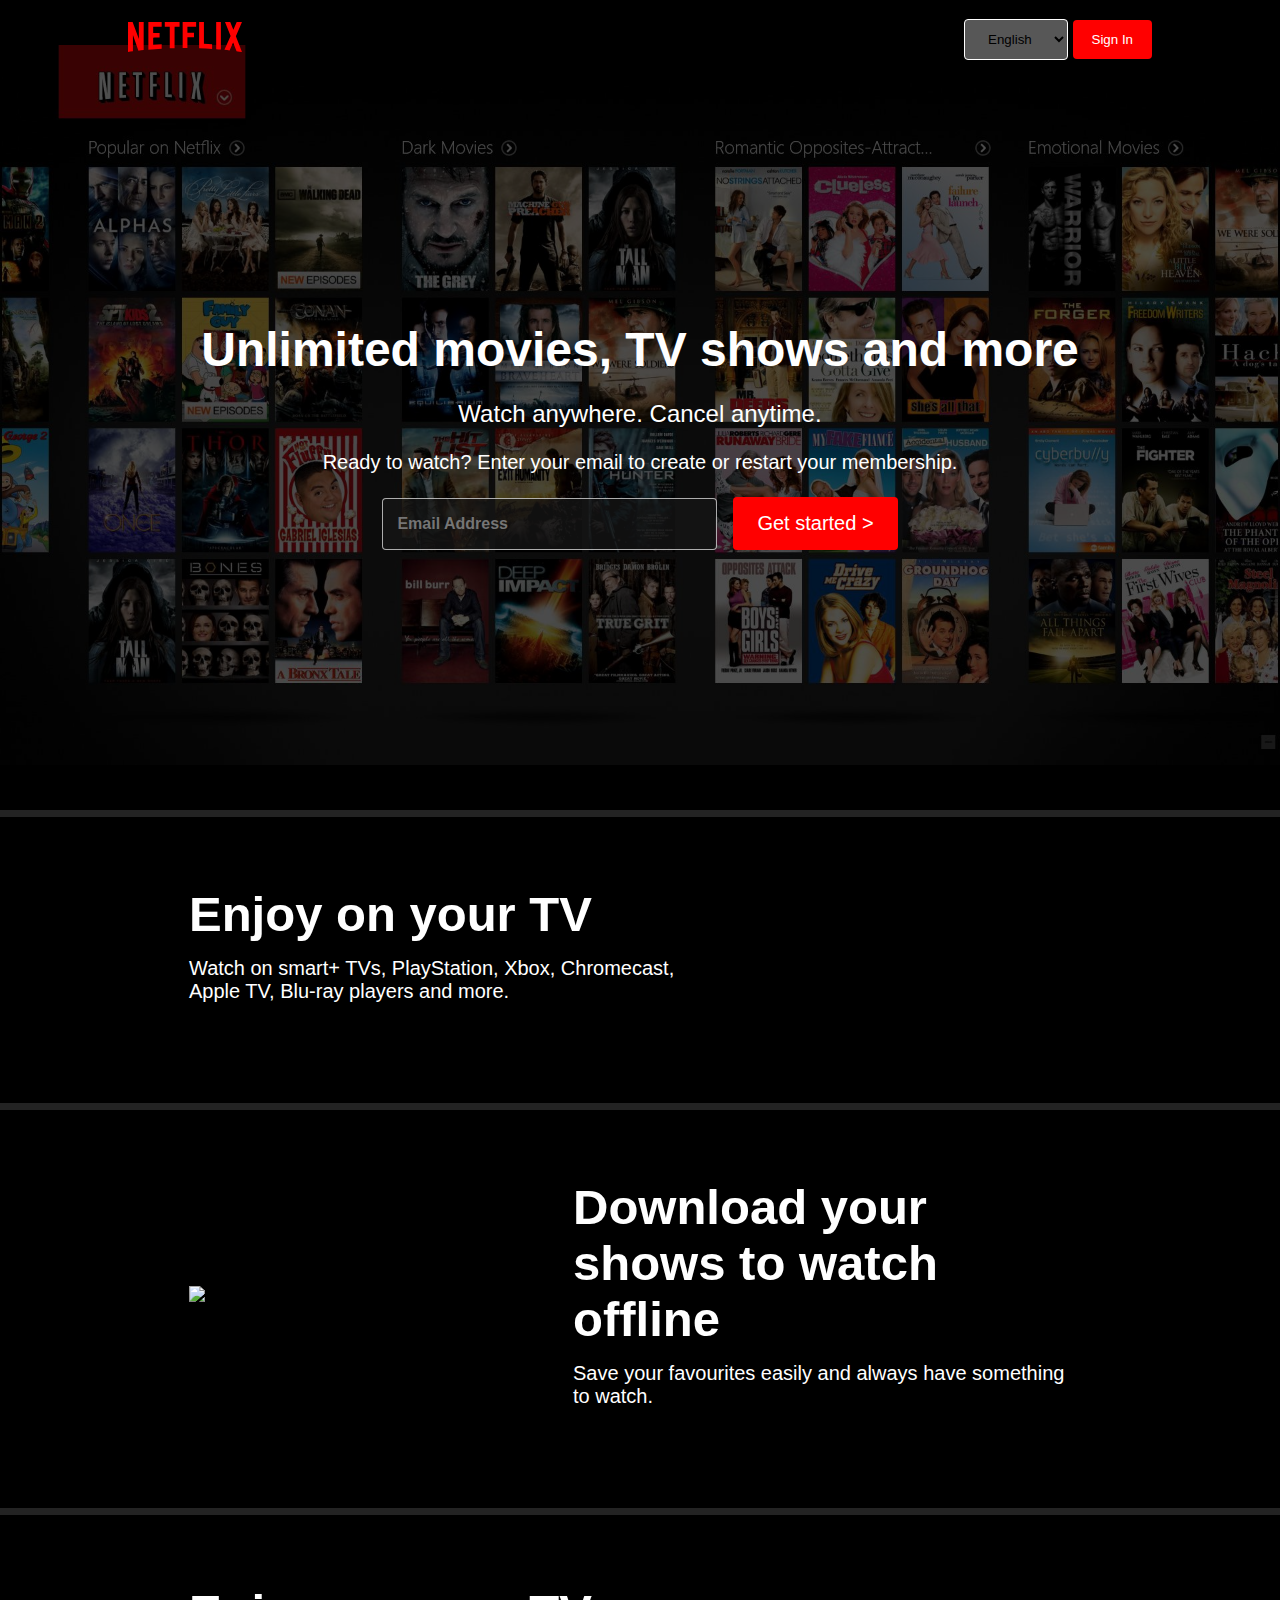
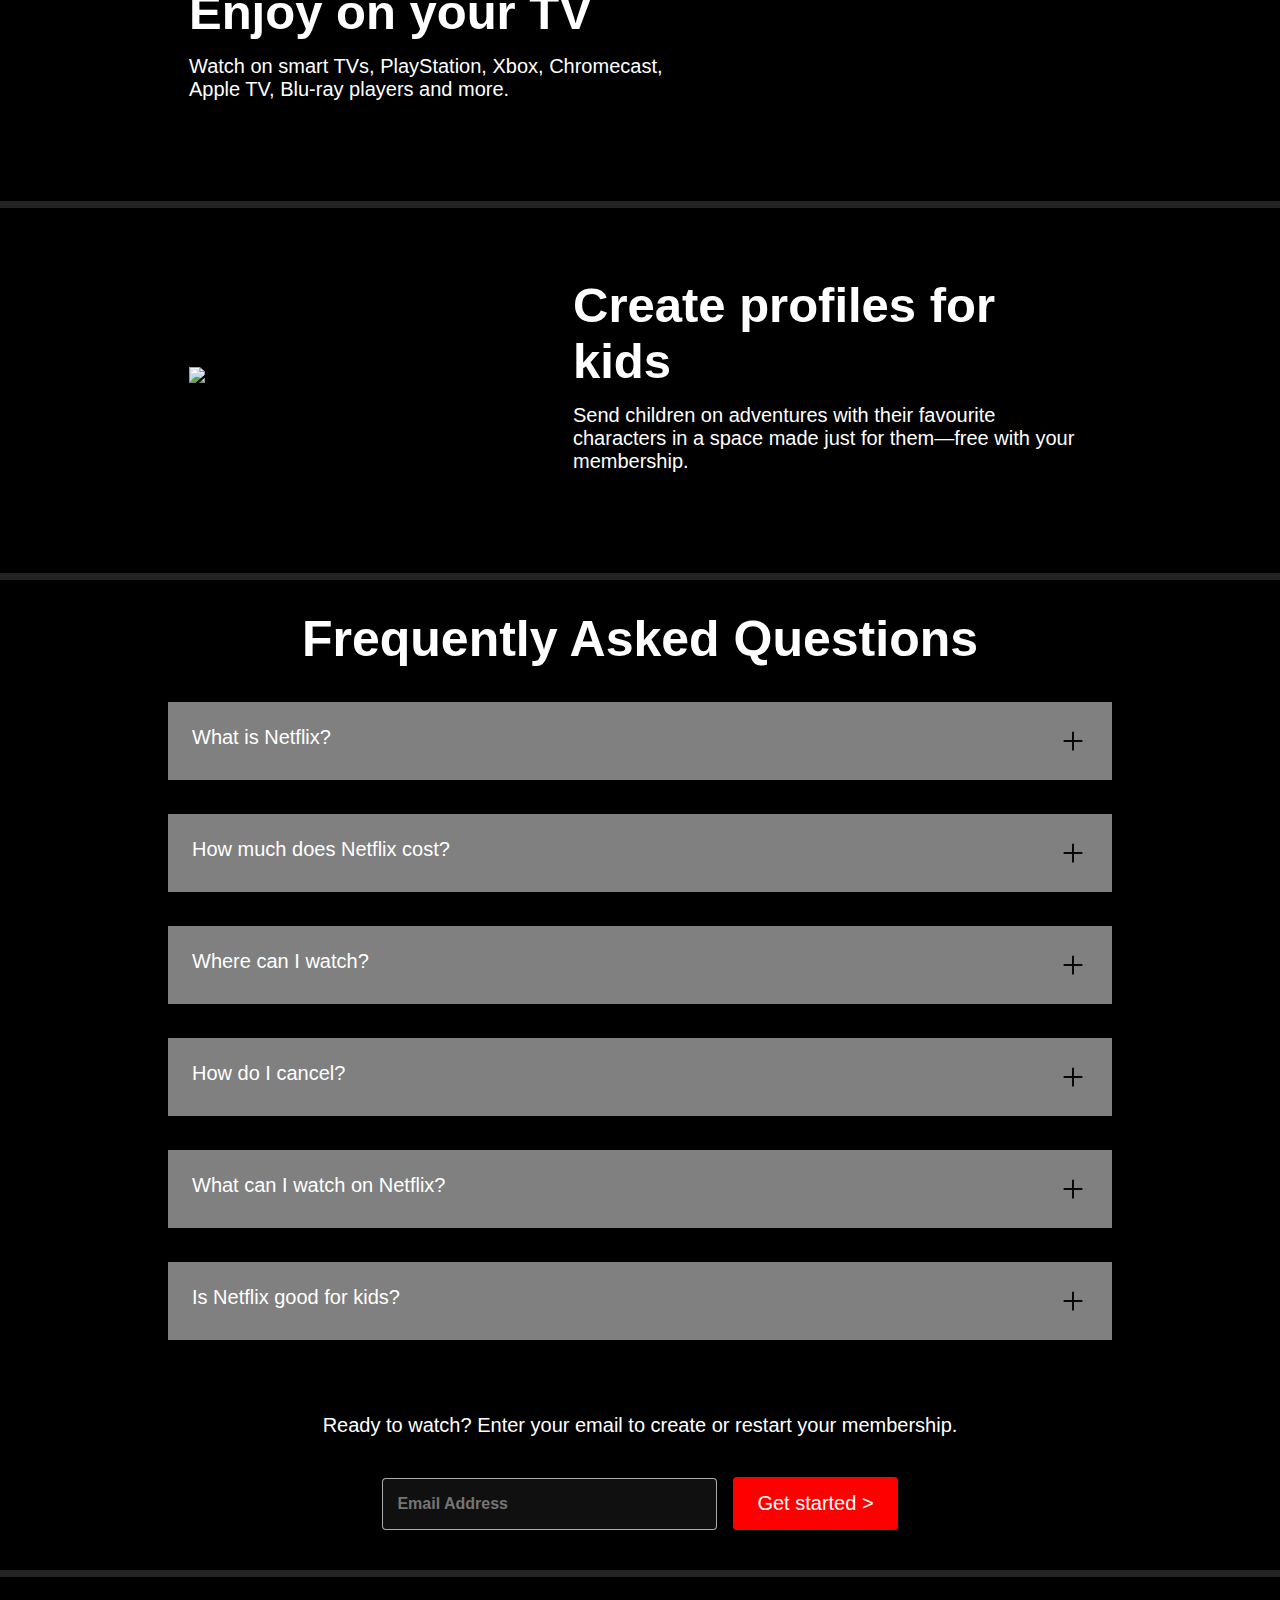
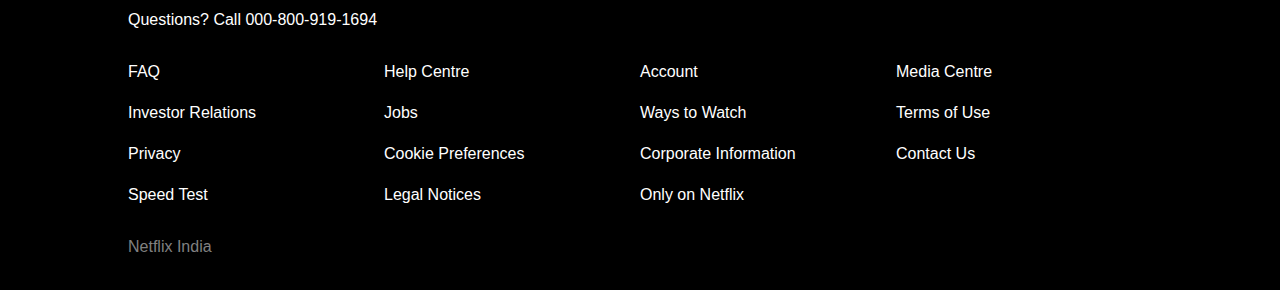
==== index.html @ d104a3be "Add files via upload" ====
<!DOCTYPE html>
<html lang="en">

<head>
    <meta charset="UTF-8">
    <meta name="viewport" content="width=device-width, initial-scale=1.0">
    <link rel="stylesheet" href="style.css">
    <title>Netflix</title>
</head>

<body>
    <div class="main">
        <nav>
            <span>
                <img width="83" src="logo.svg" alt="Logo Netflix" />

            </span>
            <div>
                <select name="Language" id="Language" class="btn btn-drop">
                    <option value="English" selected>English</option>
                    <option value="Hindi">Hindi</option>
                </select>
                
                <!-- <a href="https://www.netflix.com/login"> -->
                    <a href="sign.html"> <button   class="btn btn-red-sm" >Sign In</button></a>
                                                </a>
            </div>
        </nav>
        <div class="box"></div>
        <div class="hero">
            <span>Unlimited movies, TV shows and more</span>
            <span>Watch anywhere. Cancel anytime.</span>
            <span>Ready to watch? Enter your email to create or restart your membership.</span>
            <div class="hero-buttons">
                <input type="email" placeholder="Email Address" />
                <button class="btn btn-red">Get started &gt;</button>
            </div>
        </div>
    </div>

    <div class="separation"></div>

    <div class="first">
        <div class="sec">
            <div>
                <span>Enjoy on your TV</span>
                <span>Watch on smart+ TVs, PlayStation, Xbox, Chromecast, Apple TV, Blu-ray players and more.</span>
            </div>
            <div class="sec-first-image">
                <img src="https://assets.nflxext.com/ffe/siteui/acquisition/ourStory/fuji/desktop/tv.png" alt=""
                    srcset="">
                <video
                    src="https://assets.nflxext.com/ffe/siteui/acquisition/ourStory/fuji/desktop/video-tv-in-0819.m4v"
                    muted autoplay loop></video>
            </div>
        </div>
    </div>

    <div class="separation"></div>

    <div class="second">
        <div class="sec">
            <div class="sec-second-image">
                <img src="https://assets.nflxext.com/ffe/siteui/acquisition/ourStory/fuji/desktop/mobile-0819.jpg"
                    srcset="">
            </div>
            <div>
                <span>Download your shows to watch offline</span>
                <span>Save your favourites easily and always have something to watch.</span>
            </div>
        </div>
    </div>

    <div class="separation"></div>

    <div class="third">
        <div class="sec">
            <div>
                <span>Enjoy on your TV</span>
                <span>Watch on smart TVs, PlayStation, Xbox, Chromecast, Apple TV, Blu-ray players and more.</span>
            </div>
            <div class="sec-third-image">
                <img src="https://assets.nflxext.com/ffe/siteui/acquisition/ourStory/fuji/desktop/device-pile-in.png"
                    alt="" srcset="">
                <video
                    src="https://assets.nflxext.com/ffe/siteui/acquisition/ourStory/fuji/desktop/video-devices-in.m4v"
                    muted autoplay loop></video>

            </div>
        </div>
    </div>

    <div class="separation"></div>

    <div class="fourth">
        <div class="sec">
            <div class="sec-fourth-image">
                <img src="https://occ-0-2590-2186.1.nflxso.net/dnm/api/v6/19OhWN2dO19C9txTON9tvTFtefw/AAAABVr8nYuAg0xDpXDv0VI9HUoH7r2aGp4TKRCsKNQrMwxzTtr-NlwOHeS8bCI2oeZddmu3nMYr3j9MjYhHyjBASb1FaOGYZNYvPBCL.png?r=54d"
                    srcset="">
            </div>
            <div>
                <span>Create profiles for kids</span>
                <span>Send children on adventures with their favourite characters in a space made just for them—free
                    with your membership.</span>
            </div>
        </div>
    </div>

    <div class="separation"></div>

    <div class="faq">
        <h2>Frequently Asked Questions</h2>
        <div class="faqbox">
            <span>What is Netflix?</span>
            <svg xmlns="http://www.w3.org/2000/svg" width="30" height="30" viewBox="0 0 512 512" id="IconChangeColor">
                <title>ionicons-v5-a</title>
                <line x1="256" y1="112" x2="256" y2="400"
                    style="fill:none;stroke:#000;stroke-linecap:square;stroke-linejoin:round;stroke-width:32px"></line>
                <line x1="400" y1="256" x2="112" y2="256"
                    style="fill:none;stroke:#000;stroke-linecap:square;stroke-linejoin:round;stroke-width:32px"></line>
            </svg>
        </div>
        <div class="faqbox">
            <span>How much does Netflix cost?</span>
            <svg xmlns="http://www.w3.org/2000/svg" width="30" height="30" viewBox="0 0 512 512" id="IconChangeColor">
                <title>ionicons-v5-a</title>
                <line x1="256" y1="112" x2="256" y2="400"
                    style="fill:none;stroke:#000;stroke-linecap:square;stroke-linejoin:round;stroke-width:32px"></line>
                <line x1="400" y1="256" x2="112" y2="256"
                    style="fill:none;stroke:#000;stroke-linecap:square;stroke-linejoin:round;stroke-width:32px"></line>
            </svg>
        </div>
        <div class="faqbox">
            <span>Where can I watch?</span>
            <svg xmlns="http://www.w3.org/2000/svg" width="30" height="30" viewBox="0 0 512 512" id="IconChangeColor">
                <title>ionicons-v5-a</title>
                <line x1="256" y1="112" x2="256" y2="400"
                    style="fill:none;stroke:#000;stroke-linecap:square;stroke-linejoin:round;stroke-width:32px"></line>
                <line x1="400" y1="256" x2="112" y2="256"
                    style="fill:none;stroke:#000;stroke-linecap:square;stroke-linejoin:round;stroke-width:32px"></line>
            </svg>
        </div>
        <div class="faqbox">
            <span>How do I cancel?</span>
            <svg xmlns="http://www.w3.org/2000/svg" width="30" height="30" viewBox="0 0 512 512" id="IconChangeColor">
                <title>ionicons-v5-a</title>
                <line x1="256" y1="112" x2="256" y2="400"
                    style="fill:none;stroke:#000;stroke-linecap:square;stroke-linejoin:round;stroke-width:32px"></line>
                <line x1="400" y1="256" x2="112" y2="256"
                    style="fill:none;stroke:#000;stroke-linecap:square;stroke-linejoin:round;stroke-width:32px"></line>
            </svg>
        </div>
        <div class="faqbox">
            <span>What can I watch on Netflix?</span>
            <svg xmlns="http://www.w3.org/2000/svg" width="30" height="30" viewBox="0 0 512 512" id="IconChangeColor">
                <title>ionicons-v5-a</title>
                <line x1="256" y1="112" x2="256" y2="400"
                    style="fill:none;stroke:#000;stroke-linecap:square;stroke-linejoin:round;stroke-width:32px"></line>
                <line x1="400" y1="256" x2="112" y2="256"
                    style="fill:none;stroke:#000;stroke-linecap:square;stroke-linejoin:round;stroke-width:32px"></line>
            </svg>
        </div>
        <div class="faqbox">
            <span>Is Netflix good for kids?</span>
            <svg xmlns="http://www.w3.org/2000/svg" width="30" height="30" viewBox="0 0 512 512" id="IconChangeColor">
                <title>ionicons-v5-a</title>
                <line x1="256" y1="112" x2="256" y2="400"
                    style="fill:none;stroke:#000;stroke-linecap:square;stroke-linejoin:round;stroke-width:32px"></line>
                <line x1="400" y1="256" x2="112" y2="256"
                    style="fill:none;stroke:#000;stroke-linecap:square;stroke-linejoin:round;stroke-width:32px"></line>
            </svg>
        </div>
        <div class="email">
            <h3>Ready to watch? Enter your email to create or restart your membership.</h3>
            <div class="hero-buttons">
                <input class="btn" type="email" placeholder="Email Address" />
                <button class="btn btn-red">Get started &gt;</button>
            </div>
        </div>
    </div>

    <div class="separation"></div>

    <footer>
        <div class="questions">Questions? Call 000-800-919-1694</div>
        <div class="footer">
            <div class="footer-item">
                <a href="https://help.netflix.com/en/node/412">FAQ</a>
                <a href="https://ir.netflix.net/ir-overview/profile/default.aspx">Investor Relations</a>
                <a href="https://help.netflix.com/legal/privacy">Privacy</a>
                <a href="https://fast.com/">Speed Test</a>
            </div>
            <div class="footer-item">
                <a href="https://help.netflix.com/en/">Help Centre</a>
                <a href="https://jobs.netflix.com/">Jobs</a>
                <a href="https://www.netflix.com/in/#">Cookie Preferences</a>
                <a href="https://help.netflix.com/legal/notices">Legal Notices</a>
            </div>
            <div class="footer-item">
                <a href="https://www.netflix.com/login?nextpage=https%3A%2F%2Fwww.netflix.com%2Fyouraccount">Account</a>
                <a href="https://devices.netflix.com/en/">Ways to Watch</a>
                <a href="https://help.netflix.com/legal/corpinfo">Corporate Information</a>
                <a href="https://www.netflix.com/in/browse/genre/839338">Only on Netflix</a>
            </div>
            <div class="footer-item">
                <a href="https://media.netflix.com/en/">Media Centre</a>
                <a href="https://help.netflix.com/legal/termsofuse">Terms of Use</a>
                <a href="https://help.netflix.com/en/contactus">Contact Us</a>
            </div>
        </div>
        <div class="footer-title">Netflix India</div>
    </footer>
</body>

</html>
---- style.css ----
@import url('https://fonts.googleapis.com/css2?family=Martel+Sans:wght@600&display=swap');

*{
    margin: 0;
    padding: 0;
    font-family: 'Poppins', sans-serif;
}
body{
    background-color: black;
}
/********* Heading **********/

.main{
    background-image: url("bg.jpg");
    background-position: center center;
    background-size: max(1000px, 100vw);
    background-repeat: no-repeat;
    height: 90vh;
    position: relative;
}

.main .box{
    height: 90vh;
    width: 100%;
    opacity: 0.69;
    position: absolute;
    top: 0;
    background-color: black;
}

nav{
    max-width: 80vw;
    margin: auto;
    display: flex;
    justify-content: space-between;
    align-items: center;
    height: 62px;
}

nav img{
    margin-top: 16px;
    color: red;
    width: 114px;
    position: relative;
    z-index: 10;
}

nav button,select{
    margin-top: 16px;
    position: relative;
    z-index: 10;
}

.hero{
    font-family: 'Martel Sans', sans-serif;
    height: calc(100% - 62px);
    display: flex;
    align-items: center;
    justify-content: center;
    flex-direction: column;
    color: white;
    position: relative;
    gap: 23px;
    padding: 0 30px;
}

.hero> :first-child{
    font-size: 48px;
    font-weight: bolder;
    text-align: center;
}

.hero> :nth-child(2){
    font-size: 24px;
    font-weight: 400;
    text-align: center;
}

.hero> :nth-child(3){
    font-size: 20px;
    font-weight: 400;
    text-align: center;
}

.hero-buttons{
    display: flex;
    align-items: center;
    justify-content: center;
    gap: 16px;
}

.btn{
    background-color: rgba(247, 247, 247, 0.352);
    border: 1px solid white;
    border-radius: 4px;
    cursor: pointer;
}

select{
    font-weight: 400;
    color: black;
    padding: 11px 19px;
    outline: none;
}

.btn-red{
    background-color: red;
    color: white;
    padding: 15px 24px;
    border: none;
    font-size: 20px;
    border-radius: 4px;
}

.btn-red-sm{
    font-weight: 400;
    color: white;
    padding: 12px 19px;
    background-color: red;
    border: none;
    color: white;
}

.main input,.faq input{
    padding: 16px 100px 16px 14px;
    color: white;
    font-size: 16px;
    font-weight: 600;
    border-radius: 4px;
    background-color: rgba(23,23,23,0.7);
    border: 1px solid rgba(239, 239, 239, 0.7);
}

/********* Seperation **********/

.separation{
    height: 7px;
    background-color: rgb(35, 35, 35);
}

/********* Section - 1 **********/

.sec{
    display: flex;
    justify-content: center;
    align-items: center;
    max-width: 70vw;
    margin: 69px 189px 100px 189px;
    color: white;
}


.sec> div {
    display: flex;
    flex-direction: column;
}

.sec> div :nth-child(1){
    font-size: 49px;
    font-weight: bolder;
}

.sec> div :nth-child(2){
    font-size: 20px;
    padding-top: 15px;
}

.sec-first-image{
    position: relative;
}

.sec-first-image img{
    width: 30vw;
    position: relative;
    z-index: 10;
}

.sec-first-image video{
    position: absolute;
    width: 335px;
    top: 53px;
    right: 63px;
}

/********* Section - 2 **********/

.sec-second-image{
    position: relative;
}

.sec-second-image img{
    width: 30vw;
}

/********* Section - 3 **********/

.sec-third-image{
    position: relative;
}

.sec-third-image img{
    width: 30vw;
    position: relative;
    z-index: 10;
    
}

.sec-third-image video{
    position: absolute;
    width: 256px;
    top: 23px;
    right: 80px;
    
    
}

/********* Section - 4 **********/

.sec-fourth-image{
    position: relative;
}

.sec-fourth-image img{
    width: 30vw;
}

/********* Frequently Asked Questions **********/

.faq{
    background: black;
    color: white;
}

.faq h2{
    text-align: center;
    font-size: 50px;
    margin-top: 30px;
}

.faqbox{
    display: flex;
    justify-content: space-between;
    background-color: gray;
    padding: 24px;
    max-width: 70vw;
    margin: 34px auto;
}

.faqbox span{
    font-size: 20px;
    font-weight: 500;
}

.email{
    padding: 40px;
    text-align: center;
}

.email h3{
    padding:0 40px 40px 40px;
    font-size: 20px;
    font-weight: 500;
}

/********** Footer ************/

footer{
    color: white;
    max-width: 80vw;
    margin: auto;
    padding: 34px;
}

.footer{
    display: grid;
    grid-template-columns: 1fr 1fr 1fr 1fr;
    color: white;
}

.footer div{
    padding: 34px 0;
}

.footer a{
    font-size: 16px;
    text-decoration: none;
    color: white;
}

.footer-item{
    display: flex;
    flex-direction: column;
    gap: 23px;
}

.footer-title{
    color: gray;
}
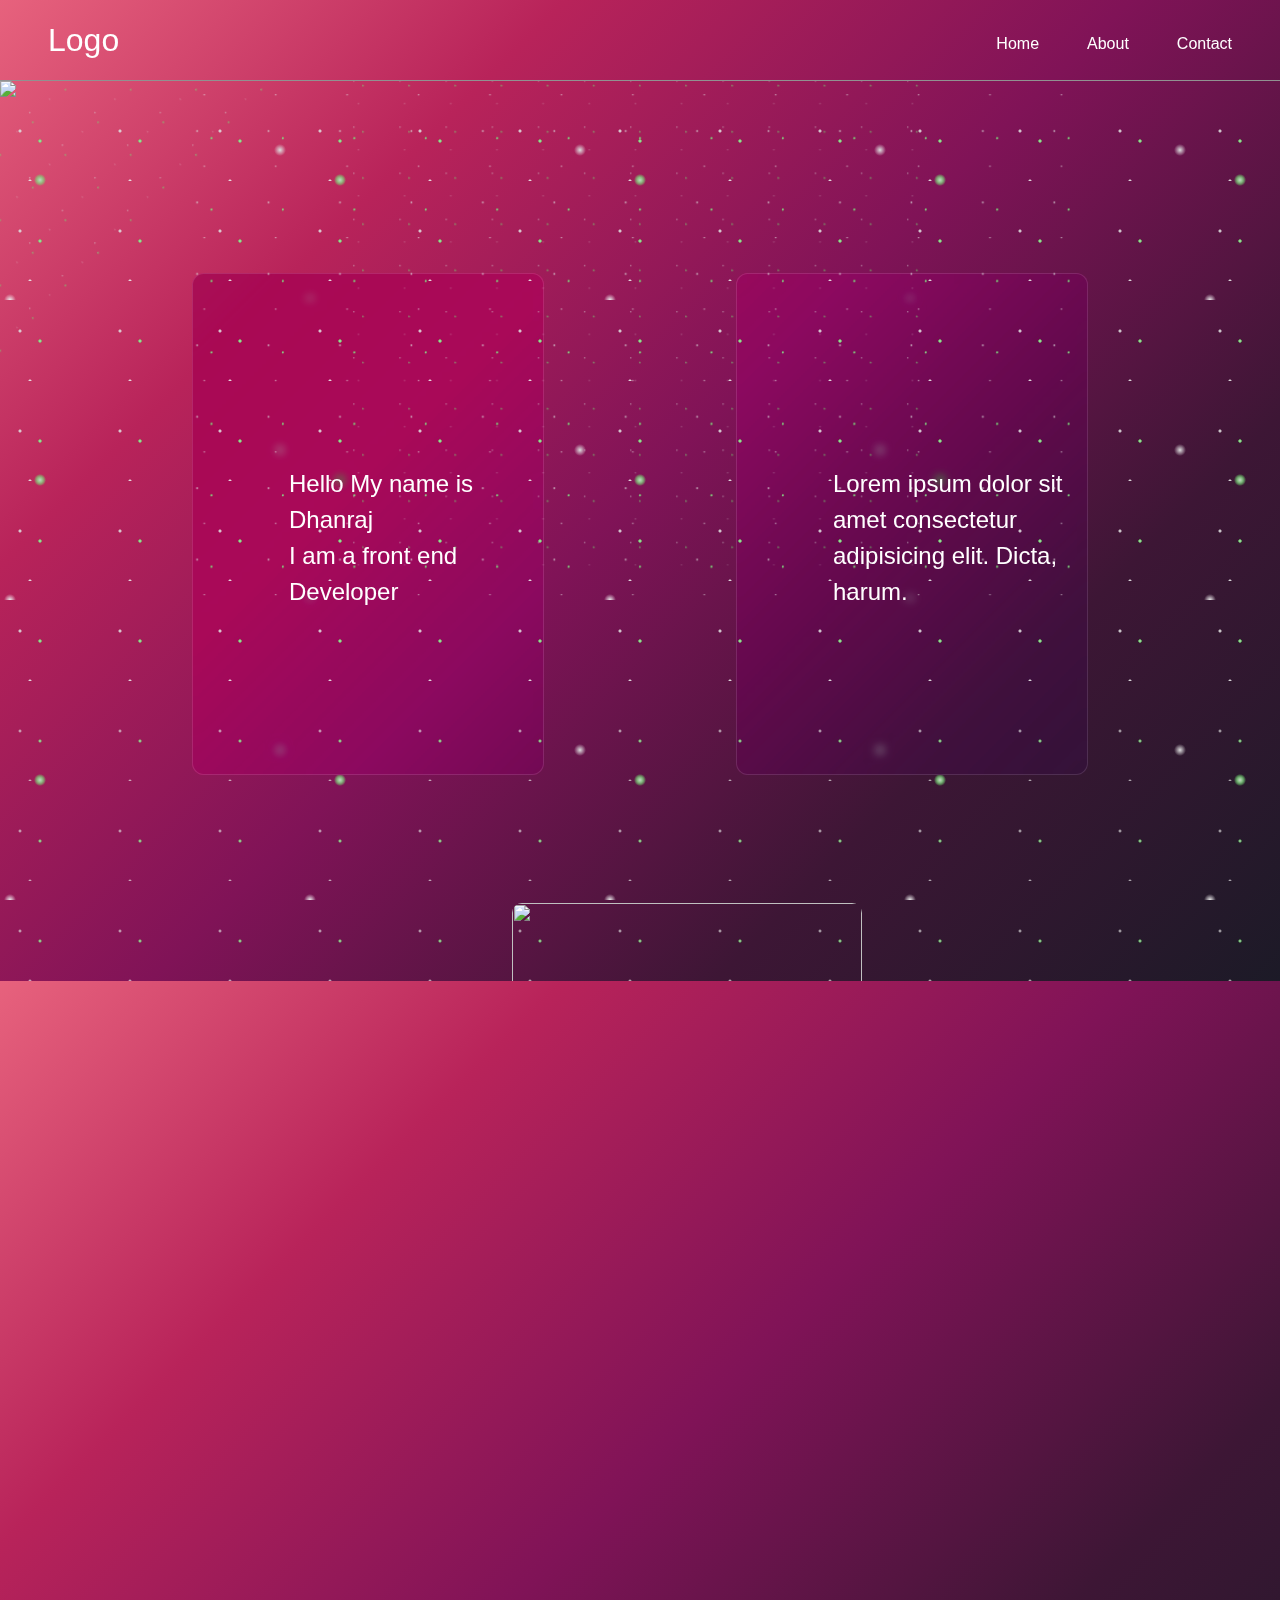
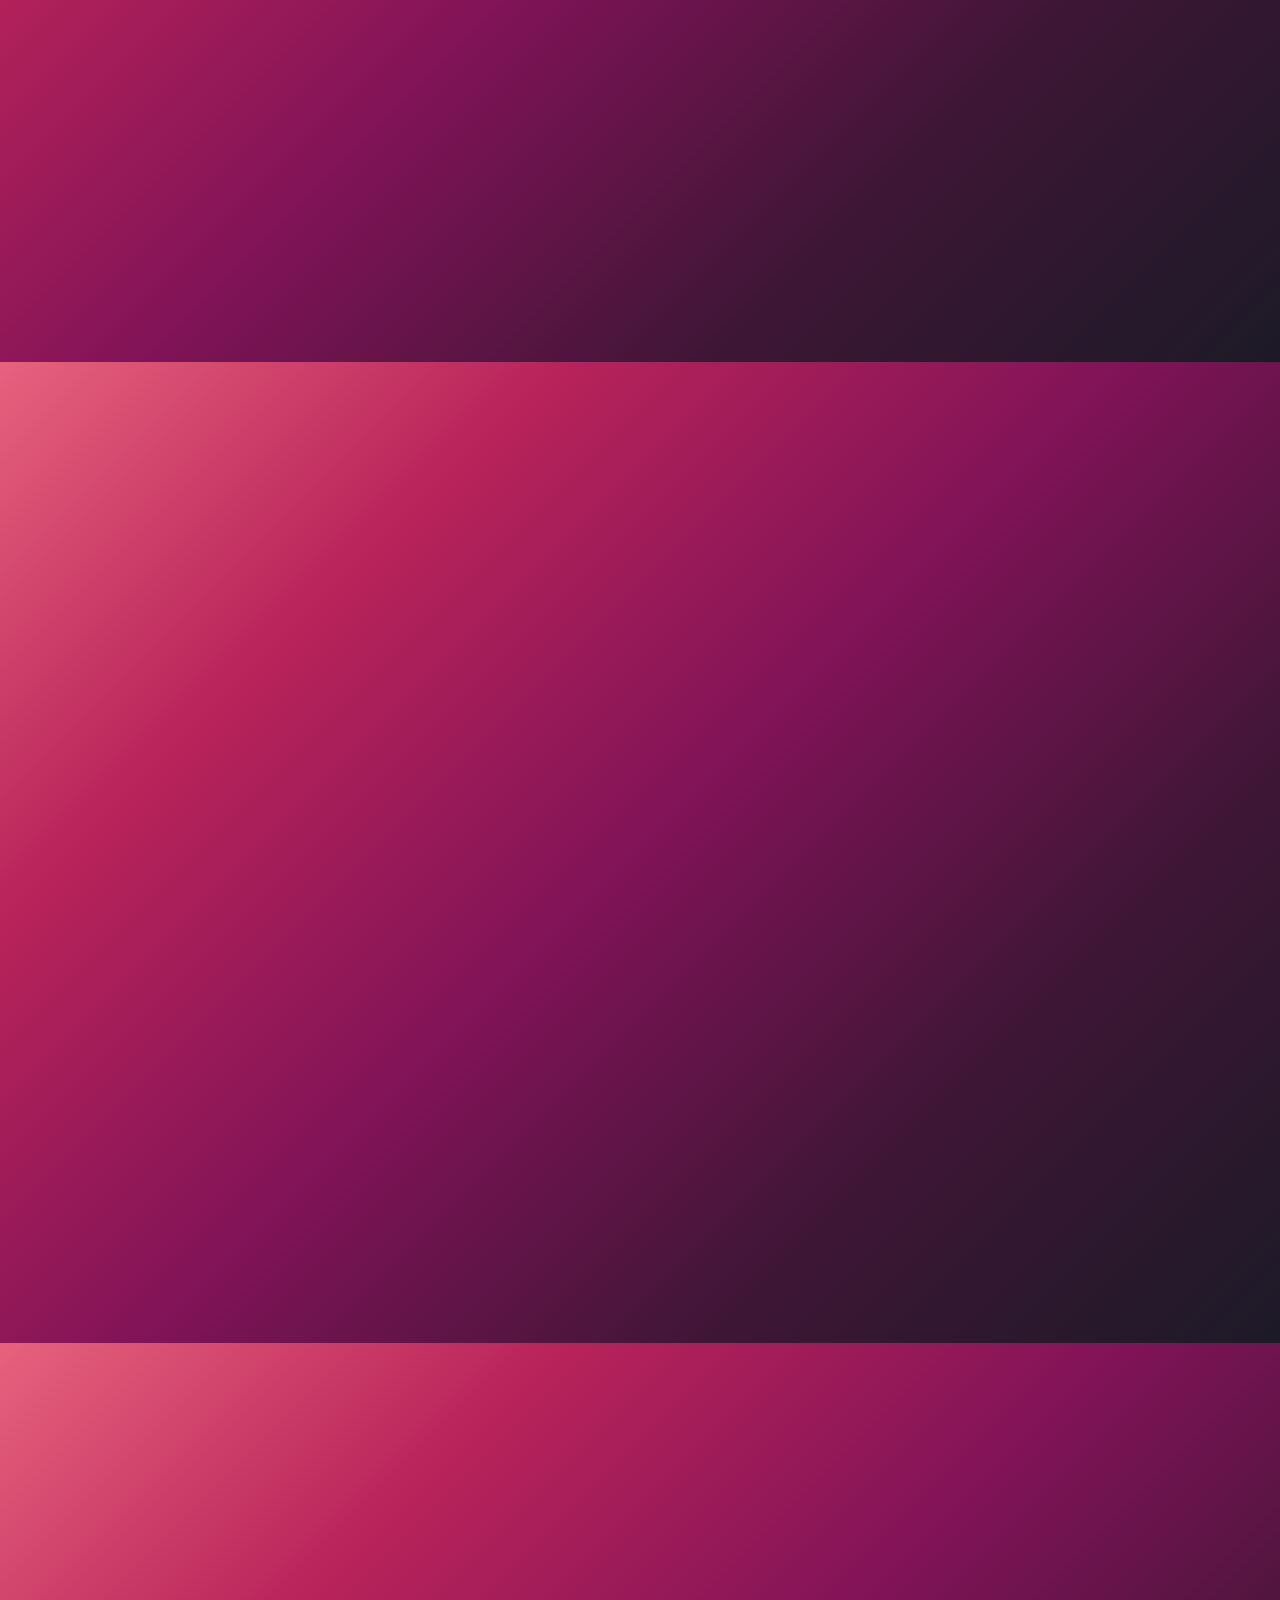
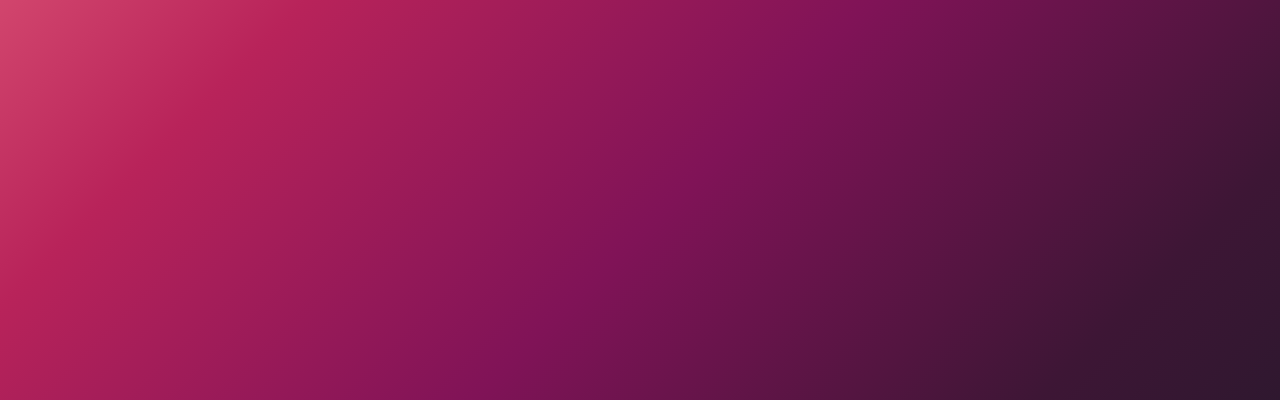
==== commit b9439fee: "Parallex" ====
--- a/index.html
+++ b/index.html
@@ -1,215 +1,87 @@
-<!DOCTYPE html>
-<html lang="en">
+<html>
 
 <head>
-    <meta charset="UTF-8">
-    <meta name="viewport" content="width=device-width, initial-scale=1.0">
-    <link rel="stylesheet" href="style.css">
-    <title>Netflix</title>
+  <meta charset="utf-8">
+  <meta name="viewport" content="width=device-width">
+  <link rel="stylesheet" href="style.css">
 </head>
 
 <body>
-    <div class="main">
-        <nav>
-            <span>
-                <img width="83" src="logo.svg" alt="Logo Netflix" />
-
-            </span>
-            <div>
-                <select name="Language" id="Language" class="btn btn-drop">
-                    <option value="English" selected>English</option>
-                    <option value="Hindi">Hindi</option>
-                </select>
-                
-                <!-- <a href="https://www.netflix.com/login"> -->
-                    <a href="sign.html"> <button   class="btn btn-red-sm" >Sign In</button></a>
-                                                </a>
+  <div class="parallax__layer parallax__layer--back">
+    <div class="starfield">
+      <span></span>
+      <span></span>
+      <span></span>
+      <span></span>
+    </div>
+  </div>
+    <nav class="nav">
+        <div class="nav_div">
+            <div class="logo">
+                <p class="main_logo"><span class="span">Logo</span></p>
             </div>
-        </nav>
-        <div class="box"></div>
-        <div class="hero">
-            <span>Unlimited movies, TV shows and more</span>
-            <span>Watch anywhere. Cancel anytime.</span>
-            <span>Ready to watch? Enter your email to create or restart your membership.</span>
-            <div class="hero-buttons">
-                <input type="email" placeholder="Email Address" />
-                <button class="btn btn-red">Get started &gt;</button>
+            <div class="a-div">
+                <a href="/home">Home</a>
+                <a href="/About">About</a>
+                <a href="/Contact">Contact</a>
             </div>
         </div>
+    </nav>
+    <div class="ast_image">
+        <img class="ast" src="ast.png"/>
     </div>
-
-    <div class="separation"></div>
-
-    <div class="first">
-        <div class="sec">
-            <div>
-                <span>Enjoy on your TV</span>
-                <span>Watch on smart+ TVs, PlayStation, Xbox, Chromecast, Apple TV, Blu-ray players and more.</span>
-            </div>
-            <div class="sec-first-image">
-                <img src="https://assets.nflxext.com/ffe/siteui/acquisition/ourStory/fuji/desktop/tv.png" alt=""
-                    srcset="">
-                <video
-                    src="https://assets.nflxext.com/ffe/siteui/acquisition/ourStory/fuji/desktop/video-tv-in-0819.m4v"
-                    muted autoplay loop></video>
+  <div class="parallax">
+    <div class="main_div">
+        <div class="card">
+            <div class="fixed">Hello My name is Dhanraj<br/>
+                I am a front end Developer
             </div>
         </div>
-    </div>
-
-    <div class="separation"></div>
-
-    <div class="second">
-        <div class="sec">
-            <div class="sec-second-image">
-                <img src="https://assets.nflxext.com/ffe/siteui/acquisition/ourStory/fuji/desktop/mobile-0819.jpg"
-                    srcset="">
-            </div>
-            <div>
-                <span>Download your shows to watch offline</span>
-                <span>Save your favourites easily and always have something to watch.</span>
-            </div>
+        <div class="card1">
+            <div class="fixed1"><p>Lorem ipsum dolor sit amet consectetur adipisicing elit. Dicta, harum.</p></div>
         </div>
     </div>
-
-    <div class="separation"></div>
-
-    <div class="third">
-        <div class="sec">
-            <div>
-                <span>Enjoy on your TV</span>
-                <span>Watch on smart TVs, PlayStation, Xbox, Chromecast, Apple TV, Blu-ray players and more.</span>
-            </div>
-            <div class="sec-third-image">
-                <img src="https://assets.nflxext.com/ffe/siteui/acquisition/ourStory/fuji/desktop/device-pile-in.png"
-                    alt="" srcset="">
-                <video
-                    src="https://assets.nflxext.com/ffe/siteui/acquisition/ourStory/fuji/desktop/video-devices-in.m4v"
-                    muted autoplay loop></video>
-
-            </div>
-        </div>
+    <div class="image_div">
+        <img class="cat_image" src="catlogo.png"/>
     </div>
-
-    <div class="separation"></div>
-
-    <div class="fourth">
-        <div class="sec">
-            <div class="sec-fourth-image">
-                <img src="https://occ-0-2590-2186.1.nflxso.net/dnm/api/v6/19OhWN2dO19C9txTON9tvTFtefw/AAAABVr8nYuAg0xDpXDv0VI9HUoH7r2aGp4TKRCsKNQrMwxzTtr-NlwOHeS8bCI2oeZddmu3nMYr3j9MjYhHyjBASb1FaOGYZNYvPBCL.png?r=54d"
-                    srcset="">
-            </div>
-            <div>
-                <span>Create profiles for kids</span>
-                <span>Send children on adventures with their favourite characters in a space made just for them—free
-                    with your membership.</span>
-            </div>
-        </div>
+    <div class="bye_div">
+        <p class="p_div">Bye...</p>
     </div>
-
-    <div class="separation"></div>
-
-    <div class="faq">
-        <h2>Frequently Asked Questions</h2>
-        <div class="faqbox">
-            <span>What is Netflix?</span>
-            <svg xmlns="http://www.w3.org/2000/svg" width="30" height="30" viewBox="0 0 512 512" id="IconChangeColor">
-                <title>ionicons-v5-a</title>
-                <line x1="256" y1="112" x2="256" y2="400"
-                    style="fill:none;stroke:#000;stroke-linecap:square;stroke-linejoin:round;stroke-width:32px"></line>
-                <line x1="400" y1="256" x2="112" y2="256"
-                    style="fill:none;stroke:#000;stroke-linecap:square;stroke-linejoin:round;stroke-width:32px"></line>
-            </svg>
-        </div>
-        <div class="faqbox">
-            <span>How much does Netflix cost?</span>
-            <svg xmlns="http://www.w3.org/2000/svg" width="30" height="30" viewBox="0 0 512 512" id="IconChangeColor">
-                <title>ionicons-v5-a</title>
-                <line x1="256" y1="112" x2="256" y2="400"
-                    style="fill:none;stroke:#000;stroke-linecap:square;stroke-linejoin:round;stroke-width:32px"></line>
-                <line x1="400" y1="256" x2="112" y2="256"
-                    style="fill:none;stroke:#000;stroke-linecap:square;stroke-linejoin:round;stroke-width:32px"></line>
-            </svg>
-        </div>
-        <div class="faqbox">
-            <span>Where can I watch?</span>
-            <svg xmlns="http://www.w3.org/2000/svg" width="30" height="30" viewBox="0 0 512 512" id="IconChangeColor">
-                <title>ionicons-v5-a</title>
-                <line x1="256" y1="112" x2="256" y2="400"
-                    style="fill:none;stroke:#000;stroke-linecap:square;stroke-linejoin:round;stroke-width:32px"></line>
-                <line x1="400" y1="256" x2="112" y2="256"
-                    style="fill:none;stroke:#000;stroke-linecap:square;stroke-linejoin:round;stroke-width:32px"></line>
-            </svg>
-        </div>
-        <div class="faqbox">
-            <span>How do I cancel?</span>
-            <svg xmlns="http://www.w3.org/2000/svg" width="30" height="30" viewBox="0 0 512 512" id="IconChangeColor">
-                <title>ionicons-v5-a</title>
-                <line x1="256" y1="112" x2="256" y2="400"
-                    style="fill:none;stroke:#000;stroke-linecap:square;stroke-linejoin:round;stroke-width:32px"></line>
-                <line x1="400" y1="256" x2="112" y2="256"
-                    style="fill:none;stroke:#000;stroke-linecap:square;stroke-linejoin:round;stroke-width:32px"></line>
-            </svg>
-        </div>
-        <div class="faqbox">
-            <span>What can I watch on Netflix?</span>
-            <svg xmlns="http://www.w3.org/2000/svg" width="30" height="30" viewBox="0 0 512 512" id="IconChangeColor">
-                <title>ionicons-v5-a</title>
-                <line x1="256" y1="112" x2="256" y2="400"
-                    style="fill:none;stroke:#000;stroke-linecap:square;stroke-linejoin:round;stroke-width:32px"></line>
-                <line x1="400" y1="256" x2="112" y2="256"
-                    style="fill:none;stroke:#000;stroke-linecap:square;stroke-linejoin:round;stroke-width:32px"></line>
-            </svg>
-        </div>
-        <div class="faqbox">
-            <span>Is Netflix good for kids?</span>
-            <svg xmlns="http://www.w3.org/2000/svg" width="30" height="30" viewBox="0 0 512 512" id="IconChangeColor">
-                <title>ionicons-v5-a</title>
-                <line x1="256" y1="112" x2="256" y2="400"
-                    style="fill:none;stroke:#000;stroke-linecap:square;stroke-linejoin:round;stroke-width:32px"></line>
-                <line x1="400" y1="256" x2="112" y2="256"
-                    style="fill:none;stroke:#000;stroke-linecap:square;stroke-linejoin:round;stroke-width:32px"></line>
-            </svg>
-        </div>
-        <div class="email">
-            <h3>Ready to watch? Enter your email to create or restart your membership.</h3>
-            <div class="hero-buttons">
-                <input class="btn" type="email" placeholder="Email Address" />
-                <button class="btn btn-red">Get started &gt;</button>
-            </div>
-        </div>
+    <div class="parallax__layer parallax__layer--back">
+      <div class="starfield">
+        <span></span>
+        <span></span>
+        <span></span>
+        <span></span>
+      </div>
     </div>
-
-    <div class="separation"></div>
-
-    <footer>
-        <div class="questions">Questions? Call 000-800-919-1694</div>
-        <div class="footer">
-            <div class="footer-item">
-                <a href="https://help.netflix.com/en/node/412">FAQ</a>
-                <a href="https://ir.netflix.net/ir-overview/profile/default.aspx">Investor Relations</a>
-                <a href="https://help.netflix.com/legal/privacy">Privacy</a>
-                <a href="https://fast.com/">Speed Test</a>
-            </div>
-            <div class="footer-item">
-                <a href="https://help.netflix.com/en/">Help Centre</a>
-                <a href="https://jobs.netflix.com/">Jobs</a>
-                <a href="https://www.netflix.com/in/#">Cookie Preferences</a>
-                <a href="https://help.netflix.com/legal/notices">Legal Notices</a>
-            </div>
-            <div class="footer-item">
-                <a href="https://www.netflix.com/login?nextpage=https%3A%2F%2Fwww.netflix.com%2Fyouraccount">Account</a>
-                <a href="https://devices.netflix.com/en/">Ways to Watch</a>
-                <a href="https://help.netflix.com/legal/corpinfo">Corporate Information</a>
-                <a href="https://www.netflix.com/in/browse/genre/839338">Only on Netflix</a>
-            </div>
-            <div class="footer-item">
-                <a href="https://media.netflix.com/en/">Media Centre</a>
-                <a href="https://help.netflix.com/legal/termsofuse">Terms of Use</a>
-                <a href="https://help.netflix.com/en/contactus">Contact Us</a>
-            </div>
-        </div>
-        <div class="footer-title">Netflix India</div>
-    </footer>
+    <div class="parallax__layer parallax__layer--back2">
+      <div class="starfield">
+        <span></span>
+        <span></span>
+        <span></span>
+        <span></span>
+      </div>
+    </div>
+    <div class="parallax__layer parallax__layer--back3">
+      <div class="starfield">
+        <span></span>
+        <span></span>
+        <span></span>
+        <span></span>
+      </div>
+    </div>
+    <div class="parallax__layer parallax__layer--base">
+      <div class="starfield">
+        <span></span>
+        <span></span>
+        <span></span>
+        <span></span>
+      </div>
+    </div>    
+  
+  </div>
+  
 </body>
 
 </html>--- a/style.css
+++ b/style.css
@@ -1,298 +1,193 @@
-@import url('https://fonts.googleapis.com/css2?family=Martel+Sans:wght@600&display=swap');
-
-*{
+* {
     margin: 0;
     padding: 0;
-    font-family: 'Poppins', sans-serif;
-}
-body{
-    background-color: black;
-}
-/********* Heading **********/
+  }
+  body {
+    font: 100% / 1.5 Arial;
+  /*   background: linear-gradient(135deg, #3e028c -50%, #000 100%); */
+    background-image: linear-gradient(135deg, #e7627d 0%, #b8235a 25%, #801357 50%, #3d1635 75%, #1c1a27 100%);
+  }
+  ::-webkit-scrollbar { 
+      display: none; 
+  }
+  .parallax {
+    height: 100vh;
+    overflow-x: hidden;
+    overflow-y: auto;
+    -webkit-perspective: 1px;
+    perspective: 1px;
+  }
+  
+  .parallax__layer {
+    position: absolute;
+    top: 0;
+    left: 0;
+    right: 0;
+    bottom: 0;
+  }
+  
+  .parallax__layer--base {
+    -webkit-transform: translateZ(0);
+    transform: translateZ(0);
+  }
+  
+  .parallax__layer--back {
+    -webkit-transform: translateZ(-2px) scale(3);
+    transform: translateZ(-2px) scale(3);
+  }
+  .parallax__layer--back2 {
+    -webkit-transform: translateZ(-6px) scale(5);
+    transform: translateZ(-6px) scale(5);
+  }
+  .parallax__layer--back3 {
+    -webkit-transform: translateZ(-12px) scale(6);
+    transform: translateZ(-12px) scale(6);
+  }
+  
+  /* add some padding to force scrollbars */
+  .parallax__layer {
+    padding: 100vh 0;
+  }
+  
+  .starfield > * {
+    background-size: 100px 100px;
+    background-image: radial-gradient(
+        2px 2px at 40px 60px,
+        #ccc,
+        rgba(0, 0, 0, 0)
+      ),
+      radial-gradient(2px 2px at 20px 50px, #ddd, rgba(0, 0, 0, 0)),
+      radial-gradient(2px 2px at 30px 100px, #eee, rgba(0, 0, 0, 0)),
+      radial-gradient(2px 2px at 40px 60px, rgb(0, 255, 0), rgba(0, 0, 0, 0)),
+      radial-gradient(2px 2px at 110px 90px, rgb(255, 0, 0), rgba(0, 0, 0, 0)),
+      radial-gradient(2px 2px at 190px 150px, rgb(255, 200, 0), rgba(0, 0, 0, 0));
+    background-repeat: repeat;
+  }
+  .starfield > * {
+    position: absolute;
+    top: -250%;
+    left: 0;
+    height: 300%;
+    width: 100%;
+  }
+  
+  .starfield span:nth-child(2) {
+    transform: rotate(45deg);
+  }
+  .starfield span:nth-child(3) {
+    transform: rotate(69deg);
+  }
+  .starfield span:nth-child(4) {
+    transform: rotate(123deg);
+  }
 
-.main{
-    background-image: url("bg.jpg");
-    background-position: center center;
-    background-size: max(1000px, 100vw);
-    background-repeat: no-repeat;
-    height: 90vh;
-    position: relative;
+
+  .card {
+    backdrop-filter: blur(4px) saturate(200%);
+    -webkit-backdrop-filter: blur(4px) saturate(200%);
+    background-color: rgba(17, 25, 40, 0.36);
+    border-radius: 12px;
+    border: 1px solid rgba(255, 255, 255, 0.125);
+    width: 500px;
+    height: 500px;
+    margin-left: 12rem;
+    margin-top: 12rem;
 }
 
-.main .box{
-    height: 90vh;
-    width: 100%;
-    opacity: 0.69;
-    position: absolute;
-    top: 0;
-    background-color: black;
+.fixed{
+    color: white;
+    font-size: 1.5rem;
+    margin-top:12rem;
+    margin-left: 6rem;
+
 }
 
-nav{
-    max-width: 80vw;
-    margin: auto;
+.card1{
+    backdrop-filter: blur(4px) saturate(200%);
+    -webkit-backdrop-filter: blur(4px) saturate(200%);
+    background-color: rgba(17, 25, 40, 0.36);
+    border-radius: 12px;
+    border: 1px solid rgba(255, 255, 255, 0.125);
+    width: 500px;
+    height: 500px;
+    margin-left: 12rem;
+    margin-top: 12rem;
+    margin-right: 12rem;
+}
+
+.main_div{
     display: flex;
     justify-content: space-between;
-    align-items: center;
-    height: 62px;
 }
 
-nav img{
-    margin-top: 16px;
-    color: red;
-    width: 114px;
-    position: relative;
-    z-index: 10;
+.fixed1{
+    color: white;
+    font-size: 1.5rem;
+    margin-top:12rem;
+    margin-left: 6rem;
 }
 
-nav button,select{
-    margin-top: 16px;
-    position: relative;
-    z-index: 10;
+.nav{
+    background:transparent;
+    border-bottom: 1px solid rgb(145, 145, 145);
 }
 
-.hero{
-    font-family: 'Martel Sans', sans-serif;
-    height: calc(100% - 62px);
+.nav_div{
+    margin: 1rem 3rem 1rem 3rem;
     display: flex;
-    align-items: center;
-    justify-content: center;
-    flex-direction: column;
-    color: white;
-    position: relative;
-    gap: 23px;
-    padding: 0 30px;
-}
-
-.hero> :first-child{
-    font-size: 48px;
-    font-weight: bolder;
-    text-align: center;
-}
-
-.hero> :nth-child(2){
-    font-size: 24px;
-    font-weight: 400;
-    text-align: center;
-}
-
-.hero> :nth-child(3){
-    font-size: 20px;
-    font-weight: 400;
-    text-align: center;
-}
-
-.hero-buttons{
-    display: flex;
-    align-items: center;
-    justify-content: center;
-    gap: 16px;
-}
-
-.btn{
-    background-color: rgba(247, 247, 247, 0.352);
-    border: 1px solid white;
-    border-radius: 4px;
-    cursor: pointer;
-}
-
-select{
-    font-weight: 400;
-    color: black;
-    padding: 11px 19px;
-    outline: none;
-}
-
-.btn-red{
-    background-color: red;
-    color: white;
-    padding: 15px 24px;
-    border: none;
-    font-size: 20px;
-    border-radius: 4px;
-}
-
-.btn-red-sm{
-    font-weight: 400;
-    color: white;
-    padding: 12px 19px;
-    background-color: red;
-    border: none;
-    color: white;
-}
-
-.main input,.faq input{
-    padding: 16px 100px 16px 14px;
-    color: white;
-    font-size: 16px;
-    font-weight: 600;
-    border-radius: 4px;
-    background-color: rgba(23,23,23,0.7);
-    border: 1px solid rgba(239, 239, 239, 0.7);
-}
-
-/********* Seperation **********/
-
-.separation{
-    height: 7px;
-    background-color: rgb(35, 35, 35);
-}
-
-/********* Section - 1 **********/
-
-.sec{
-    display: flex;
-    justify-content: center;
-    align-items: center;
-    max-width: 70vw;
-    margin: 69px 189px 100px 189px;
-    color: white;
+    align-items: centre;
+    justify-content: space-between;
 }
 
 
-.sec> div {
+.a-div{
     display: flex;
-    flex-direction: column;
+    gap: 3rem;
+    margin-top: 1rem;
 }
 
-.sec> div :nth-child(1){
-    font-size: 49px;
-    font-weight: bolder;
+.main_logo{
+    color: white;
+    font-size: 2rem;
 }
 
-.sec> div :nth-child(2){
-    font-size: 20px;
-    padding-top: 15px;
-}
-
-.sec-first-image{
-    position: relative;
-}
-
-.sec-first-image img{
-    width: 30vw;
-    position: relative;
-    z-index: 10;
-}
-
-.sec-first-image video{
-    position: absolute;
-    width: 335px;
-    top: 53px;
-    right: 63px;
-}
-
-/********* Section - 2 **********/
-
-.sec-second-image{
-    position: relative;
-}
-
-.sec-second-image img{
-    width: 30vw;
-}
-
-/********* Section - 3 **********/
-
-.sec-third-image{
-    position: relative;
-}
-
-.sec-third-image img{
-    width: 30vw;
-    position: relative;
-    z-index: 10;
-    
-}
-
-.sec-third-image video{
-    position: absolute;
-    width: 256px;
-    top: 23px;
-    right: 80px;
-    
-    
-}
-
-/********* Section - 4 **********/
-
-.sec-fourth-image{
-    position: relative;
-}
-
-.sec-fourth-image img{
-    width: 30vw;
-}
-
-/********* Frequently Asked Questions **********/
-
-.faq{
-    background: black;
-    color: white;
-}
-
-.faq h2{
-    text-align: center;
-    font-size: 50px;
-    margin-top: 30px;
-}
-
-.faqbox{
-    display: flex;
-    justify-content: space-between;
-    background-color: gray;
-    padding: 24px;
-    max-width: 70vw;
-    margin: 34px auto;
-}
-
-.faqbox span{
-    font-size: 20px;
-    font-weight: 500;
-}
-
-.email{
-    padding: 40px;
-    text-align: center;
-}
-
-.email h3{
-    padding:0 40px 40px 40px;
-    font-size: 20px;
-    font-weight: 500;
-}
-
-/********** Footer ************/
-
-footer{
-    color: white;
-    max-width: 80vw;
-    margin: auto;
-    padding: 34px;
-}
-
-.footer{
-    display: grid;
-    grid-template-columns: 1fr 1fr 1fr 1fr;
-    color: white;
-}
-
-.footer div{
-    padding: 34px 0;
-}
-
-.footer a{
-    font-size: 16px;
+.a-div a{
     text-decoration: none;
     color: white;
 }
 
-.footer-item{
-    display: flex;
-    flex-direction: column;
-    gap: 23px;
+.image_div{
+    margin-left: 40%;
+    margin-top: 8rem;
 }
 
-.footer-title{
-    color: gray;
+.cat_image{
+    border-radius: 10px;
+    width: 350px;
+    height: 500px;
+}
+
+
+.bye_div{
+    margin-top: 10rem;
+    margin-left: 50%;
+}
+
+.p_div{
+    font-size: 2rem;
+    color: white;
+}
+
+.ast_image{
+    z-index:3;
+}
+
+.ast{
+    position: fixed;
+}
+
+
+.span img{
+    width: 100px;
+    height: 100px;
 }